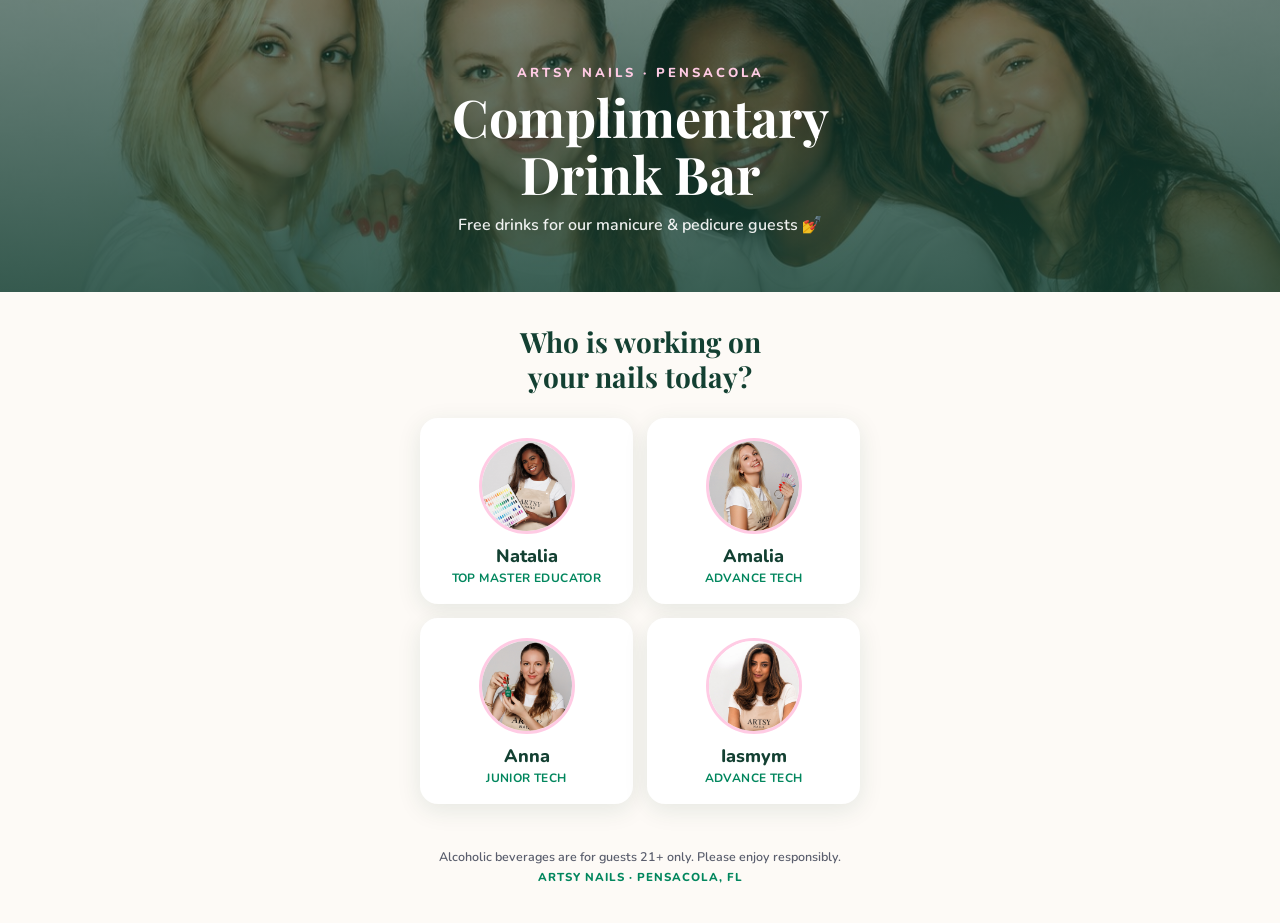
==== index.html @ 674a0b24 "Artsy Nails complimentary drink ordering app Mobile web app for manicure/pedicure guests: pick your " ====
<!DOCTYPE html>
<html lang="en">
<head>
  <meta charset="utf-8">
  <meta name="viewport" content="width=device-width, initial-scale=1">
  <title>Artsy Nails · Free Drink Bar</title>
  <meta name="description" content="Order your complimentary drink while you get your nails done at Artsy Nails, Pensacola FL.">
  <meta name="theme-color" content="#134032">
  <link rel="preconnect" href="https://fonts.googleapis.com">
  <link rel="preconnect" href="https://fonts.gstatic.com" crossorigin>
  <link href="https://fonts.googleapis.com/css2?family=Playfair+Display:ital,wght@0,600;0,700;1,600&family=Nunito:wght@400;600;700;800&display=swap" rel="stylesheet">
  <link rel="stylesheet" href="style.css">
</head>
<body>

  <header class="hero">
    <div class="hero-overlay">
      <p class="hero-kicker">Artsy Nails · Pensacola</p>
      <h1 class="hero-title">Complimentary<br>Drink Bar</h1>
      <p class="hero-sub">Free drinks for our manicure &amp; pedicure guests 💅</p>
    </div>
  </header>

  <main id="app">

    <!-- Step 1: pick your nail tech -->
    <section class="screen active" id="screen-staff">
      <h2 class="question">Who is working on<br>your nails today?</h2>
      <div class="staff-grid" id="staff-grid"></div>
    </section>

    <!-- Step 2: pick your drink -->
    <section class="screen" id="screen-drinks">
      <button class="back-btn" data-back="screen-staff" type="button">‹ Back</button>
      <h2 class="question" id="drinks-heading">Lovely! Now pick<br>your free drink</h2>
      <div class="drink-section">
        <h3 class="drink-group-title">❄️ Cold Drinks</h3>
        <div class="drink-list" id="cold-drinks"></div>
      </div>
      <div class="drink-section">
        <h3 class="drink-group-title">☕ Hot Drinks</h3>
        <div class="drink-list" id="hot-drinks"></div>
      </div>
    </section>

    <!-- Step 3: confirm -->
    <section class="screen" id="screen-confirm">
      <button class="back-btn" data-back="screen-drinks" type="button">‹ Back</button>
      <h2 class="question">Confirm your order</h2>
      <div class="summary-card">
        <div class="summary-emoji" id="summary-emoji">🥂</div>
        <div class="summary-drink" id="summary-drink">Champagne</div>
        <div class="summary-tech" id="summary-tech">while Natalia does your nails</div>
      </div>
      <label class="name-label" for="customer-name">Your first name <span>(so we bring it to the right chair)</span></label>
      <input type="text" id="customer-name" class="name-input" placeholder="e.g. Jessica" autocomplete="given-name" maxlength="40">
      <button class="cta" id="submit-order" type="button">Order My Drink</button>
      <p class="send-error" id="send-error" hidden></p>
    </section>

    <!-- Step 4: done -->
    <section class="screen" id="screen-done">
      <div class="done-emoji" id="done-emoji">🥂</div>
      <h2 class="question" id="done-title">Cheers!</h2>
      <p class="done-text" id="done-text">Your drink is on its way. Sit back, relax, and enjoy your appointment.</p>
      <button class="cta ghost" id="order-again" type="button">Order another drink</button>
    </section>

  </main>

  <footer class="foot">
    <p>Alcoholic beverages are for guests 21+ only. Please enjoy responsibly.</p>
    <p class="foot-brand">Artsy Nails · Pensacola, FL</p>
  </footer>

  <script src="app.js"></script>
</body>
</html>
---- style.css ----
:root {
  --green: #01865d;
  --green-dark: #134032;
  --pink: #ffcbe4;
  --pink-soft: #fff0f7;
  --ink: #21242a;
  --ink-soft: #5a5e6d;
  --cream: #fdfaf6;
  --card: #ffffff;
  --radius: 18px;
  --shadow: 0 6px 24px rgba(19, 64, 50, 0.10);
}

* { box-sizing: border-box; }

html, body {
  margin: 0;
  padding: 0;
  background: var(--cream);
  color: var(--ink);
  font-family: "Nunito", -apple-system, "Segoe UI", sans-serif;
  -webkit-font-smoothing: antialiased;
}

/* ---------- Hero ---------- */
.hero {
  background: url("img/cover.jpg") center 35% / cover no-repeat, var(--green-dark);
}

.hero-overlay {
  background: linear-gradient(180deg, rgba(19, 64, 50, 0.55) 0%, rgba(19, 64, 50, 0.82) 100%);
  padding: 44px 24px 36px;
  text-align: center;
}

.hero-kicker {
  margin: 0 0 6px;
  color: var(--pink);
  font-weight: 800;
  font-size: 13px;
  letter-spacing: 3px;
  text-transform: uppercase;
}

.hero-title {
  margin: 0;
  font-family: "Playfair Display", Georgia, serif;
  font-size: 40px;
  line-height: 1.1;
  color: #fff;
}

.hero-sub {
  margin: 12px 0 0;
  color: rgba(255, 255, 255, 0.92);
  font-size: 16px;
  font-weight: 600;
}

/* ---------- Layout ---------- */
#app {
  max-width: 480px;
  margin: 0 auto;
  padding: 28px 20px 40px;
}

.screen { display: none; }
.screen.active { display: block; animation: fadeUp 0.35s ease both; }

@keyframes fadeUp {
  from { opacity: 0; transform: translateY(14px); }
  to   { opacity: 1; transform: translateY(0); }
}

.question {
  font-family: "Playfair Display", Georgia, serif;
  font-size: 28px;
  line-height: 1.25;
  text-align: center;
  margin: 4px 0 24px;
  color: var(--green-dark);
}

.back-btn {
  background: none;
  border: none;
  color: var(--ink-soft);
  font: 700 15px "Nunito", sans-serif;
  padding: 6px 10px 6px 0;
  margin-bottom: 4px;
  cursor: pointer;
}

/* ---------- Staff cards ---------- */
.staff-grid {
  display: grid;
  grid-template-columns: 1fr 1fr;
  gap: 14px;
}

.staff-card {
  background: var(--card);
  border: 2px solid transparent;
  border-radius: var(--radius);
  box-shadow: var(--shadow);
  padding: 18px 10px 16px;
  text-align: center;
  cursor: pointer;
  transition: transform 0.12s ease, border-color 0.12s ease;
  font-family: inherit;
}

.staff-card:active { transform: scale(0.97); }
.staff-card:hover { border-color: var(--pink); }

.staff-photo {
  width: 96px;
  height: 96px;
  border-radius: 50%;
  object-fit: cover;
  border: 3px solid var(--pink);
  display: block;
  margin: 0 auto 10px;
}

.staff-name {
  font-size: 18px;
  font-weight: 800;
  color: var(--green-dark);
}

.staff-title {
  margin-top: 2px;
  font-size: 12px;
  font-weight: 700;
  letter-spacing: 0.4px;
  text-transform: uppercase;
  color: var(--green);
}

/* ---------- Drinks ---------- */
.drink-section { margin-bottom: 22px; }

.drink-group-title {
  font-size: 14px;
  font-weight: 800;
  letter-spacing: 1.5px;
  text-transform: uppercase;
  color: var(--ink-soft);
  margin: 0 0 10px 4px;
}

.drink-list {
  display: flex;
  flex-direction: column;
  gap: 10px;
}

.drink-btn {
  display: flex;
  align-items: center;
  gap: 14px;
  width: 100%;
  background: var(--card);
  border: 2px solid transparent;
  border-radius: var(--radius);
  box-shadow: var(--shadow);
  padding: 14px 18px;
  font: 700 17px "Nunito", sans-serif;
  color: var(--ink);
  cursor: pointer;
  text-align: left;
  transition: transform 0.12s ease, border-color 0.12s ease;
}

.drink-btn:active { transform: scale(0.98); }
.drink-btn:hover { border-color: var(--green); }

.drink-emoji { font-size: 26px; line-height: 1; }

/* ---------- Confirm ---------- */
.summary-card {
  background: var(--pink-soft);
  border: 2px solid var(--pink);
  border-radius: var(--radius);
  text-align: center;
  padding: 26px 18px;
  margin-bottom: 22px;
}

.summary-emoji { font-size: 54px; }

.summary-drink {
  font-family: "Playfair Display", Georgia, serif;
  font-size: 26px;
  color: var(--green-dark);
  margin-top: 8px;
}

.summary-tech {
  margin-top: 6px;
  font-size: 15px;
  font-weight: 600;
  color: var(--ink-soft);
}

.name-label {
  display: block;
  font-size: 15px;
  font-weight: 800;
  color: var(--green-dark);
  margin: 0 0 8px 4px;
}

.name-label span {
  font-weight: 600;
  color: var(--ink-soft);
}

.name-input {
  width: 100%;
  border: 2px solid #e3e0da;
  border-radius: 14px;
  background: #fff;
  padding: 14px 16px;
  font: 600 17px "Nunito", sans-serif;
  color: var(--ink);
  margin-bottom: 18px;
}

.name-input:focus {
  outline: none;
  border-color: var(--green);
}

.cta {
  display: block;
  width: 100%;
  background: var(--green);
  color: #fff;
  border: none;
  border-radius: 999px;
  padding: 17px;
  font: 800 18px "Nunito", sans-serif;
  cursor: pointer;
  box-shadow: 0 8px 20px rgba(1, 134, 93, 0.35);
  transition: transform 0.12s ease, background 0.12s ease;
}

.cta:active { transform: scale(0.98); }
.cta:disabled { background: #9bbfb2; box-shadow: none; cursor: wait; }

.cta.ghost {
  background: transparent;
  color: var(--green);
  border: 2px solid var(--green);
  box-shadow: none;
  margin-top: 8px;
}

.send-error {
  margin-top: 14px;
  background: #fff4f4;
  border: 2px solid #ffb3b3;
  border-radius: 14px;
  padding: 12px 14px;
  font-size: 14.5px;
  font-weight: 600;
  color: #8c2f2f;
  text-align: center;
}

/* ---------- Done ---------- */
#screen-done { text-align: center; padding-top: 12px; }

.done-emoji {
  font-size: 74px;
  animation: pop 0.5s cubic-bezier(0.2, 1.6, 0.4, 1) both;
}

@keyframes pop {
  from { transform: scale(0.3); opacity: 0; }
  to   { transform: scale(1); opacity: 1; }
}

.done-text {
  font-size: 17px;
  font-weight: 600;
  color: var(--ink-soft);
  line-height: 1.5;
  margin: 0 0 26px;
}

/* ---------- Footer ---------- */
.foot {
  text-align: center;
  padding: 0 24px 34px;
  color: var(--ink-soft);
  font-size: 12.5px;
  font-weight: 600;
}

.foot p { margin: 4px 0; }

.foot-brand {
  color: var(--green);
  font-weight: 800;
  letter-spacing: 1px;
  text-transform: uppercase;
  font-size: 11.5px;
}

@media (min-width: 700px) {
  .hero-title { font-size: 52px; }
  .hero-overlay { padding: 64px 24px 56px; }
}
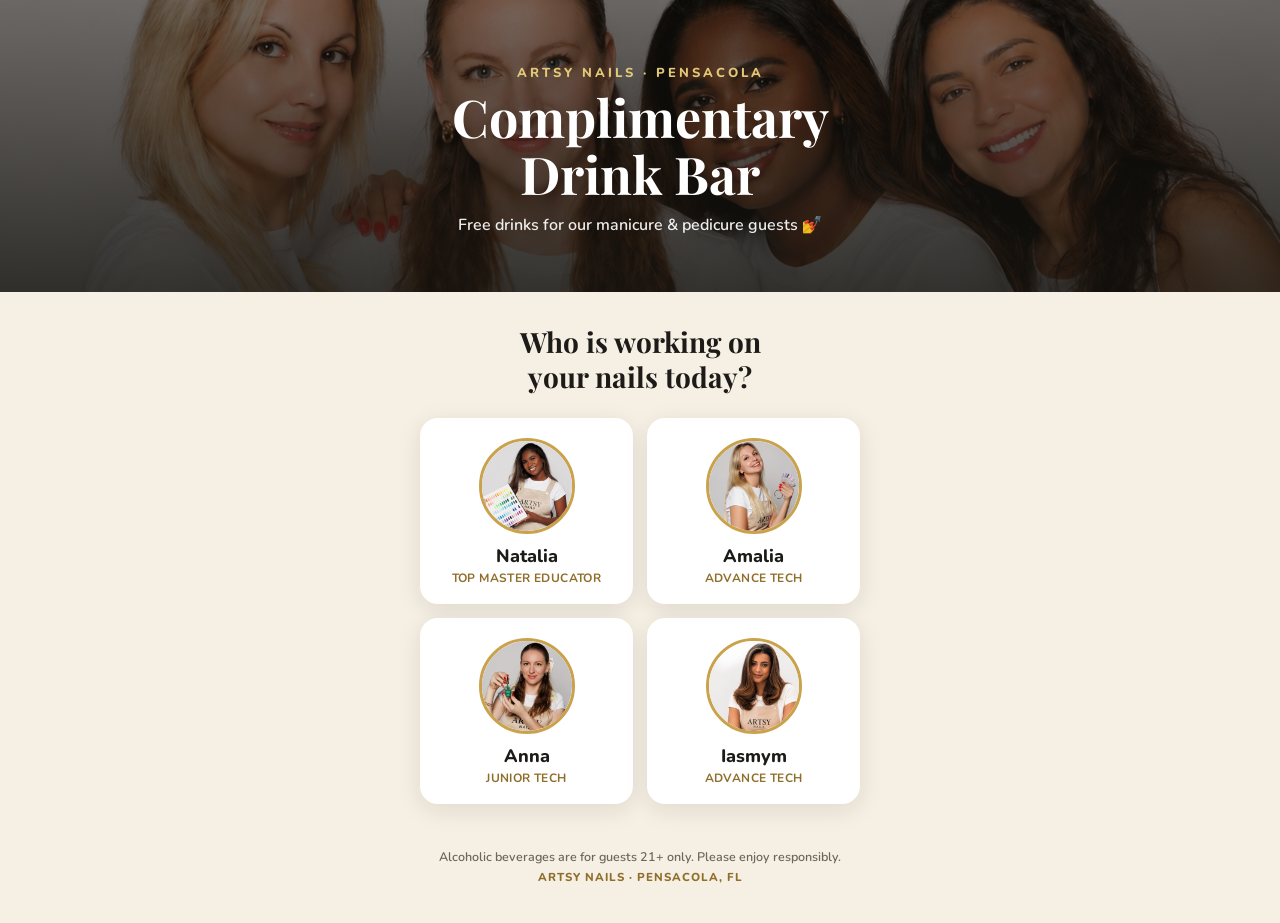
==== commit 9f75121b: "Swap green/pink palette for gold, beige, and black Co-Authored-By: Claude Fable 5 <noreply@anthropic" ====
--- a/index.html
+++ b/index.html
@@ -5,7 +5,7 @@
   <meta name="viewport" content="width=device-width, initial-scale=1">
   <title>Artsy Nails · Free Drink Bar</title>
   <meta name="description" content="Order your complimentary drink while you get your nails done at Artsy Nails, Pensacola FL.">
-  <meta name="theme-color" content="#134032">
+  <meta name="theme-color" content="#1c1b17">
   <link rel="preconnect" href="https://fonts.googleapis.com">
   <link rel="preconnect" href="https://fonts.gstatic.com" crossorigin>
   <link href="https://fonts.googleapis.com/css2?family=Playfair+Display:ital,wght@0,600;0,700;1,600&family=Nunito:wght@400;600;700;800&display=swap" rel="stylesheet">
--- a/style.css
+++ b/style.css
@@ -1,14 +1,15 @@
 :root {
-  --green: #01865d;
-  --green-dark: #134032;
-  --pink: #ffcbe4;
-  --pink-soft: #fff0f7;
-  --ink: #21242a;
-  --ink-soft: #5a5e6d;
-  --cream: #fdfaf6;
+  --gold: #c9a24b;        /* borders, accents */
+  --gold-deep: #8f6e2a;   /* small-caps labels on light backgrounds */
+  --gold-bright: #e3c878; /* gold on dark backgrounds */
+  --black: #1c1b17;       /* headings, hero, buttons */
+  --ink: #26241e;
+  --ink-soft: #6e6759;
+  --beige: #f5efe4;       /* page background */
+  --beige-card: #fbf7ee;  /* summary card */
   --card: #ffffff;
   --radius: 18px;
-  --shadow: 0 6px 24px rgba(19, 64, 50, 0.10);
+  --shadow: 0 6px 24px rgba(43, 36, 21, 0.10);
 }
 
 * { box-sizing: border-box; }
@@ -16,7 +17,7 @@
 html, body {
   margin: 0;
   padding: 0;
-  background: var(--cream);
+  background: var(--beige);
   color: var(--ink);
   font-family: "Nunito", -apple-system, "Segoe UI", sans-serif;
   -webkit-font-smoothing: antialiased;
@@ -24,18 +25,18 @@
 
 /* ---------- Hero ---------- */
 .hero {
-  background: url("img/cover.jpg") center 35% / cover no-repeat, var(--green-dark);
+  background: url("img/cover.jpg") center 35% / cover no-repeat, var(--black);
 }
 
 .hero-overlay {
-  background: linear-gradient(180deg, rgba(19, 64, 50, 0.55) 0%, rgba(19, 64, 50, 0.82) 100%);
+  background: linear-gradient(180deg, rgba(20, 18, 14, 0.55) 0%, rgba(20, 18, 14, 0.85) 100%);
   padding: 44px 24px 36px;
   text-align: center;
 }
 
 .hero-kicker {
   margin: 0 0 6px;
-  color: var(--pink);
+  color: var(--gold-bright);
   font-weight: 800;
   font-size: 13px;
   letter-spacing: 3px;
@@ -78,7 +79,7 @@
   line-height: 1.25;
   text-align: center;
   margin: 4px 0 24px;
-  color: var(--green-dark);
+  color: var(--black);
 }
 
 .back-btn {
@@ -111,14 +112,14 @@
 }
 
 .staff-card:active { transform: scale(0.97); }
-.staff-card:hover { border-color: var(--pink); }
+.staff-card:hover { border-color: var(--gold); }
 
 .staff-photo {
   width: 96px;
   height: 96px;
   border-radius: 50%;
   object-fit: cover;
-  border: 3px solid var(--pink);
+  border: 3px solid var(--gold);
   display: block;
   margin: 0 auto 10px;
 }
@@ -126,7 +127,7 @@
 .staff-name {
   font-size: 18px;
   font-weight: 800;
-  color: var(--green-dark);
+  color: var(--black);
 }
 
 .staff-title {
@@ -135,7 +136,7 @@
   font-weight: 700;
   letter-spacing: 0.4px;
   text-transform: uppercase;
-  color: var(--green);
+  color: var(--gold-deep);
 }
 
 /* ---------- Drinks ---------- */
@@ -174,14 +175,14 @@
 }
 
 .drink-btn:active { transform: scale(0.98); }
-.drink-btn:hover { border-color: var(--green); }
+.drink-btn:hover { border-color: var(--gold); }
 
 .drink-emoji { font-size: 26px; line-height: 1; }
 
 /* ---------- Confirm ---------- */
 .summary-card {
-  background: var(--pink-soft);
-  border: 2px solid var(--pink);
+  background: var(--beige-card);
+  border: 2px solid var(--gold);
   border-radius: var(--radius);
   text-align: center;
   padding: 26px 18px;
@@ -193,7 +194,7 @@
 .summary-drink {
   font-family: "Playfair Display", Georgia, serif;
   font-size: 26px;
-  color: var(--green-dark);
+  color: var(--black);
   margin-top: 8px;
 }
 
@@ -208,7 +209,7 @@
   display: block;
   font-size: 15px;
   font-weight: 800;
-  color: var(--green-dark);
+  color: var(--black);
   margin: 0 0 8px 4px;
 }
 
@@ -219,7 +220,7 @@
 
 .name-input {
   width: 100%;
-  border: 2px solid #e3e0da;
+  border: 2px solid #e5dec9;
   border-radius: 14px;
   background: #fff;
   padding: 14px 16px;
@@ -230,30 +231,30 @@
 
 .name-input:focus {
   outline: none;
-  border-color: var(--green);
+  border-color: var(--gold);
 }
 
 .cta {
   display: block;
   width: 100%;
-  background: var(--green);
-  color: #fff;
+  background: var(--black);
+  color: var(--gold-bright);
   border: none;
   border-radius: 999px;
   padding: 17px;
   font: 800 18px "Nunito", sans-serif;
   cursor: pointer;
-  box-shadow: 0 8px 20px rgba(1, 134, 93, 0.35);
+  box-shadow: 0 8px 20px rgba(28, 27, 23, 0.30);
   transition: transform 0.12s ease, background 0.12s ease;
 }
 
 .cta:active { transform: scale(0.98); }
-.cta:disabled { background: #9bbfb2; box-shadow: none; cursor: wait; }
+.cta:disabled { background: #a9a294; color: #fff; box-shadow: none; cursor: wait; }
 
 .cta.ghost {
   background: transparent;
-  color: var(--green);
-  border: 2px solid var(--green);
+  color: var(--gold-deep);
+  border: 2px solid var(--gold);
   box-shadow: none;
   margin-top: 8px;
 }
@@ -303,7 +304,7 @@
 .foot p { margin: 4px 0; }
 
 .foot-brand {
-  color: var(--green);
+  color: var(--gold-deep);
   font-weight: 800;
   letter-spacing: 1px;
   text-transform: uppercase;
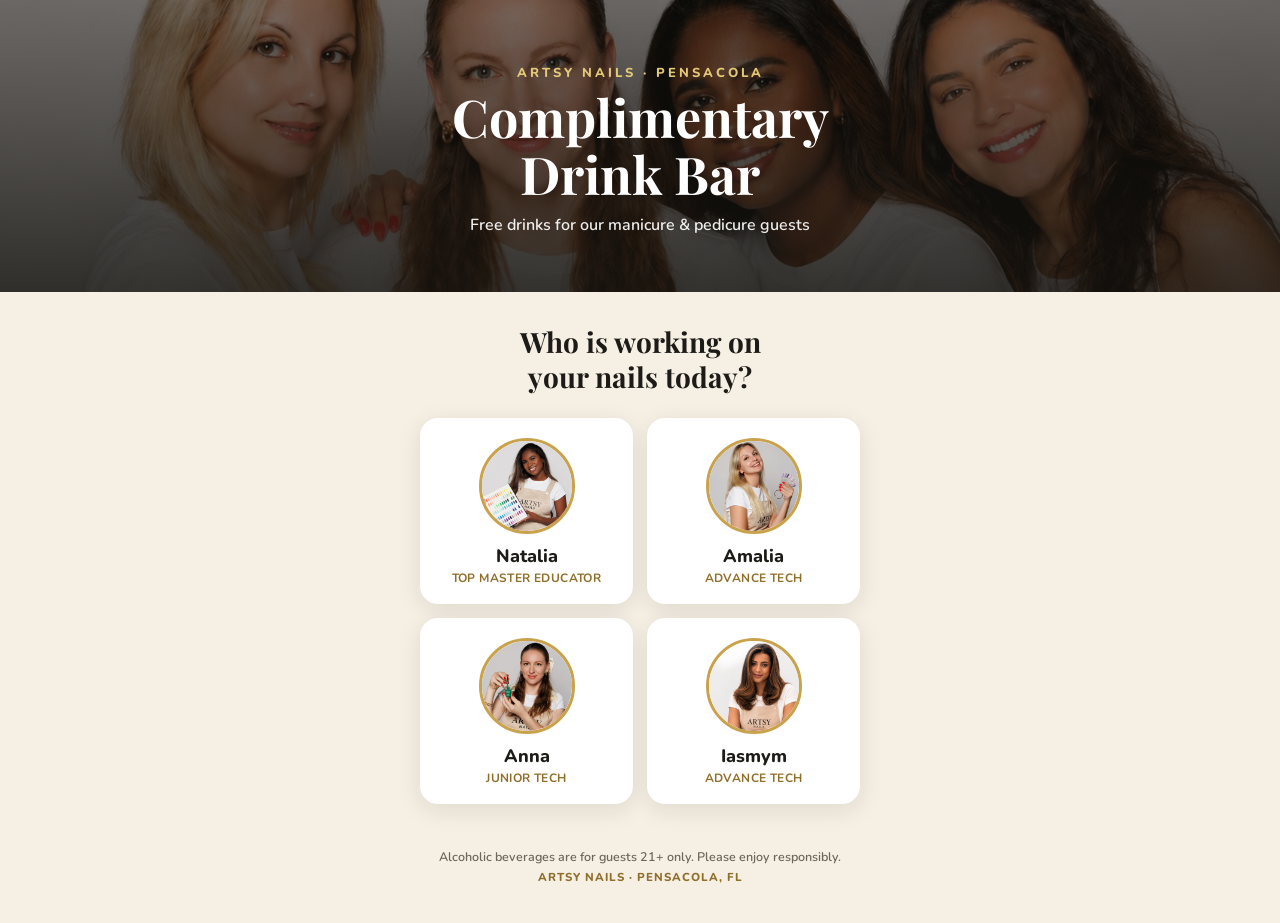
==== commit 97c96be9: "Add Strawberry Matcha and replace drink emojis" ====
--- a/index.html
+++ b/index.html
@@ -17,7 +17,7 @@
     <div class="hero-overlay">
       <p class="hero-kicker">Artsy Nails · Pensacola</p>
       <h1 class="hero-title">Complimentary<br>Drink Bar</h1>
-      <p class="hero-sub">Free drinks for our manicure &amp; pedicure guests 💅</p>
+      <p class="hero-sub">Free drinks for our manicure &amp; pedicure guests</p>
     </div>
   </header>
 
@@ -34,11 +34,11 @@
       <button class="back-btn" data-back="screen-staff" type="button">‹ Back</button>
       <h2 class="question" id="drinks-heading">Lovely! Now pick<br>your free drink</h2>
       <div class="drink-section">
-        <h3 class="drink-group-title">❄️ Cold Drinks</h3>
+        <h3 class="drink-group-title">Cold Drinks</h3>
         <div class="drink-list" id="cold-drinks"></div>
       </div>
       <div class="drink-section">
-        <h3 class="drink-group-title">☕ Hot Drinks</h3>
+        <h3 class="drink-group-title">Hot Drinks</h3>
         <div class="drink-list" id="hot-drinks"></div>
       </div>
     </section>
@@ -48,19 +48,21 @@
       <button class="back-btn" data-back="screen-drinks" type="button">‹ Back</button>
       <h2 class="question">Confirm your order</h2>
       <div class="summary-card">
-        <div class="summary-emoji" id="summary-emoji">🥂</div>
+        <div class="decorative-divider summary-divider" aria-hidden="true"></div>
         <div class="summary-drink" id="summary-drink">Champagne</div>
         <div class="summary-tech" id="summary-tech">while Natalia does your nails</div>
       </div>
-      <label class="name-label" for="customer-name">Your first name <span>(so we bring it to the right chair)</span></label>
-      <input type="text" id="customer-name" class="name-input" placeholder="e.g. Jessica" autocomplete="given-name" maxlength="40">
+      <div class="sugar-block" id="sugar-block" hidden>
+        <p class="sugar-label">How many teaspoons of sugar?</p>
+        <div class="sugar-options" id="sugar-options"></div>
+      </div>
       <button class="cta" id="submit-order" type="button">Order My Drink</button>
       <p class="send-error" id="send-error" hidden></p>
     </section>
 
     <!-- Step 4: done -->
     <section class="screen" id="screen-done">
-      <div class="done-emoji" id="done-emoji">🥂</div>
+      <div class="decorative-divider done-divider" aria-hidden="true"></div>
       <h2 class="question" id="done-title">Cheers!</h2>
       <p class="done-text" id="done-text">Your drink is on its way. Sit back, relax, and enjoy your appointment.</p>
       <button class="cta ghost" id="order-again" type="button">Order another drink</button>
--- a/style.css
+++ b/style.css
@@ -177,7 +177,15 @@
 .drink-btn:active { transform: scale(0.98); }
 .drink-btn:hover { border-color: var(--gold); }
 
-.drink-emoji { font-size: 26px; line-height: 1; }
+.drink-marker {
+  width: 10px;
+  height: 10px;
+  flex: 0 0 10px;
+  border-radius: 50%;
+}
+
+.drink-marker--cold { background: #4f8fbd; }
+.drink-marker--hot { background: #c45d5d; }
 
 /* ---------- Confirm ---------- */
 .summary-card {
@@ -189,7 +197,14 @@
   margin-bottom: 22px;
 }
 
-.summary-emoji { font-size: 54px; }
+.decorative-divider {
+  width: 48px;
+  height: 3px;
+  border-radius: 999px;
+  background: var(--gold);
+}
+
+.summary-divider { margin: 0 auto 14px; }
 
 .summary-drink {
   font-family: "Playfair Display", Georgia, serif;
@@ -205,33 +220,36 @@
   color: var(--ink-soft);
 }
 
-.name-label {
-  display: block;
+.sugar-block { margin-bottom: 20px; }
+
+.sugar-label {
   font-size: 15px;
   font-weight: 800;
   color: var(--black);
-  margin: 0 0 8px 4px;
-}
-
-.name-label span {
-  font-weight: 600;
-  color: var(--ink-soft);
-}
-
-.name-input {
-  width: 100%;
+  margin: 0 0 10px 4px;
+}
+
+.sugar-options {
+  display: flex;
+  gap: 8px;
+}
+
+.sugar-btn {
+  flex: 1;
+  padding: 12px 0;
+  border-radius: 999px;
   border: 2px solid #e5dec9;
-  border-radius: 14px;
   background: #fff;
-  padding: 14px 16px;
-  font: 600 17px "Nunito", sans-serif;
+  font: 800 16px "Nunito", sans-serif;
   color: var(--ink);
-  margin-bottom: 18px;
-}
-
-.name-input:focus {
-  outline: none;
+  cursor: pointer;
+  transition: border-color 0.12s ease, background 0.12s ease;
+}
+
+.sugar-btn.selected {
   border-color: var(--gold);
+  background: var(--beige-card);
+  color: var(--black);
 }
 
 .cta {
@@ -274,15 +292,7 @@
 /* ---------- Done ---------- */
 #screen-done { text-align: center; padding-top: 12px; }
 
-.done-emoji {
-  font-size: 74px;
-  animation: pop 0.5s cubic-bezier(0.2, 1.6, 0.4, 1) both;
-}
-
-@keyframes pop {
-  from { transform: scale(0.3); opacity: 0; }
-  to   { transform: scale(1); opacity: 1; }
-}
+.done-divider { margin: 0 auto 18px; }
 
 .done-text {
   font-size: 17px;
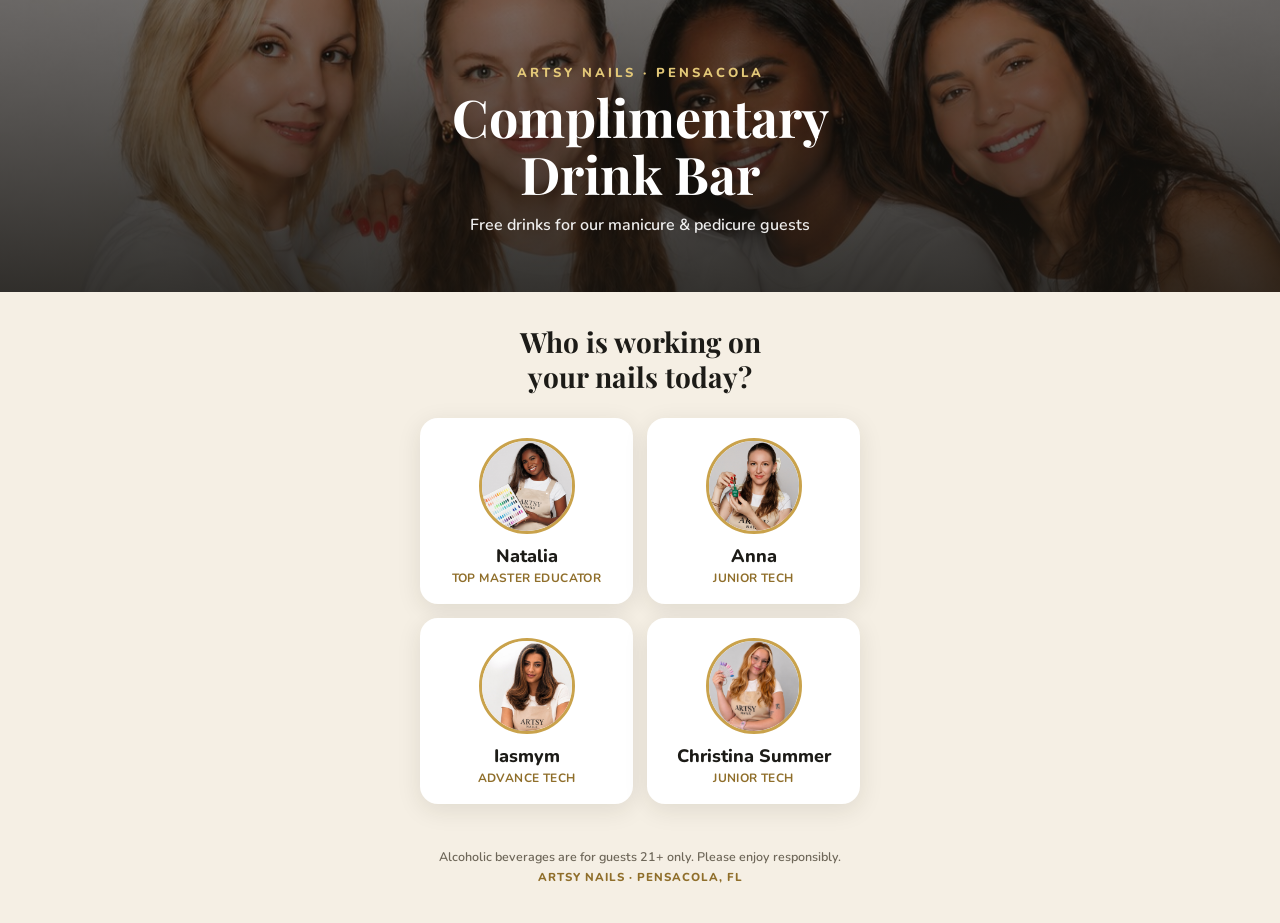
==== commit 534ff2c4: "Reorder technicians and standardize Junior Tech titles" ====
--- a/index.html
+++ b/index.html
@@ -75,6 +75,6 @@
     <p class="foot-brand">Artsy Nails · Pensacola, FL</p>
   </footer>
 
-  <script src="app.js"></script>
+  <script src="app.js?v=20261021-2"></script>
 </body>
 </html>
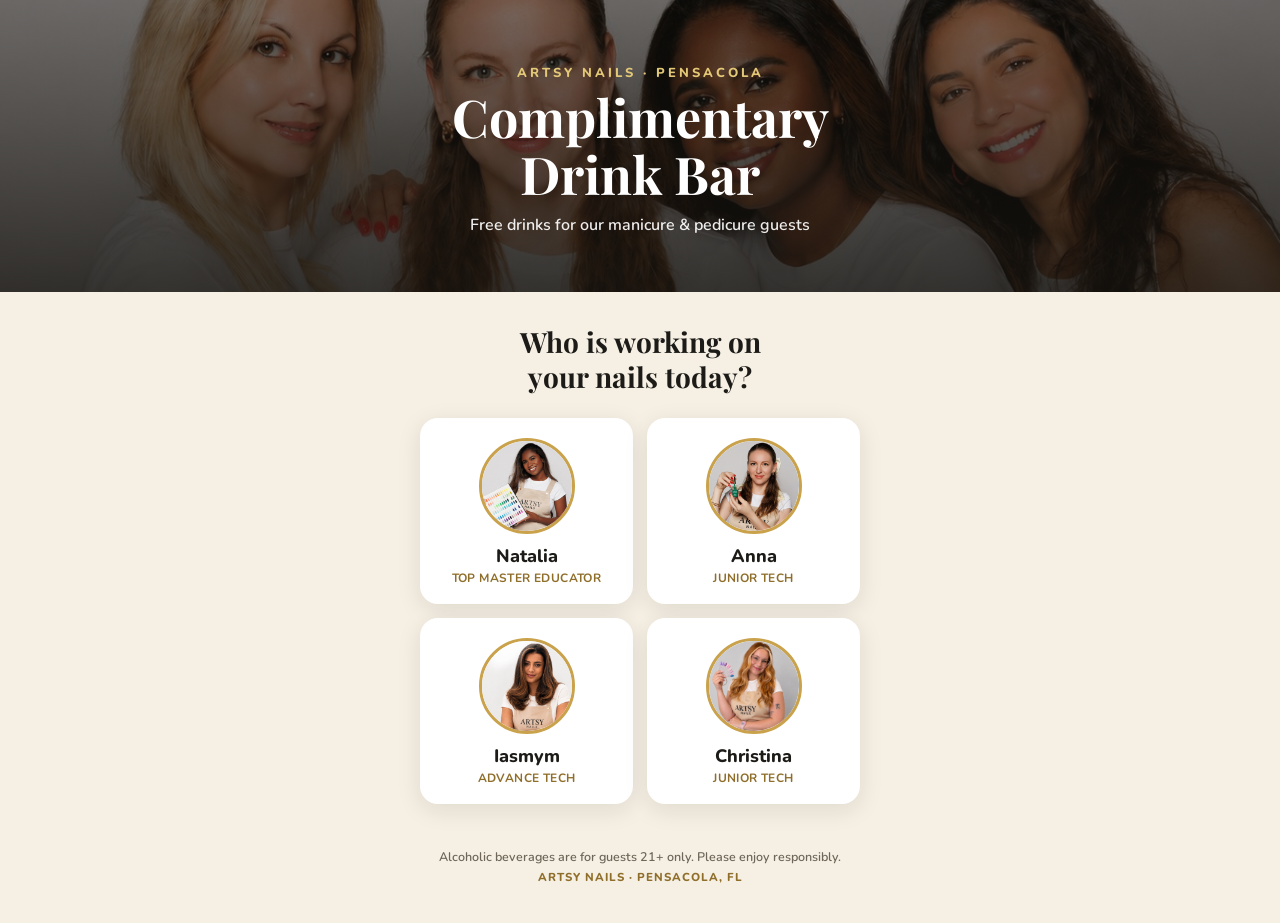
==== commit 9e190961: "Use Christina first name on technician card" ====
--- a/index.html
+++ b/index.html
@@ -75,6 +75,6 @@
     <p class="foot-brand">Artsy Nails · Pensacola, FL</p>
   </footer>
 
-  <script src="app.js?v=20261021-2"></script>
+  <script src="app.js?v=20261021-3"></script>
 </body>
 </html>
